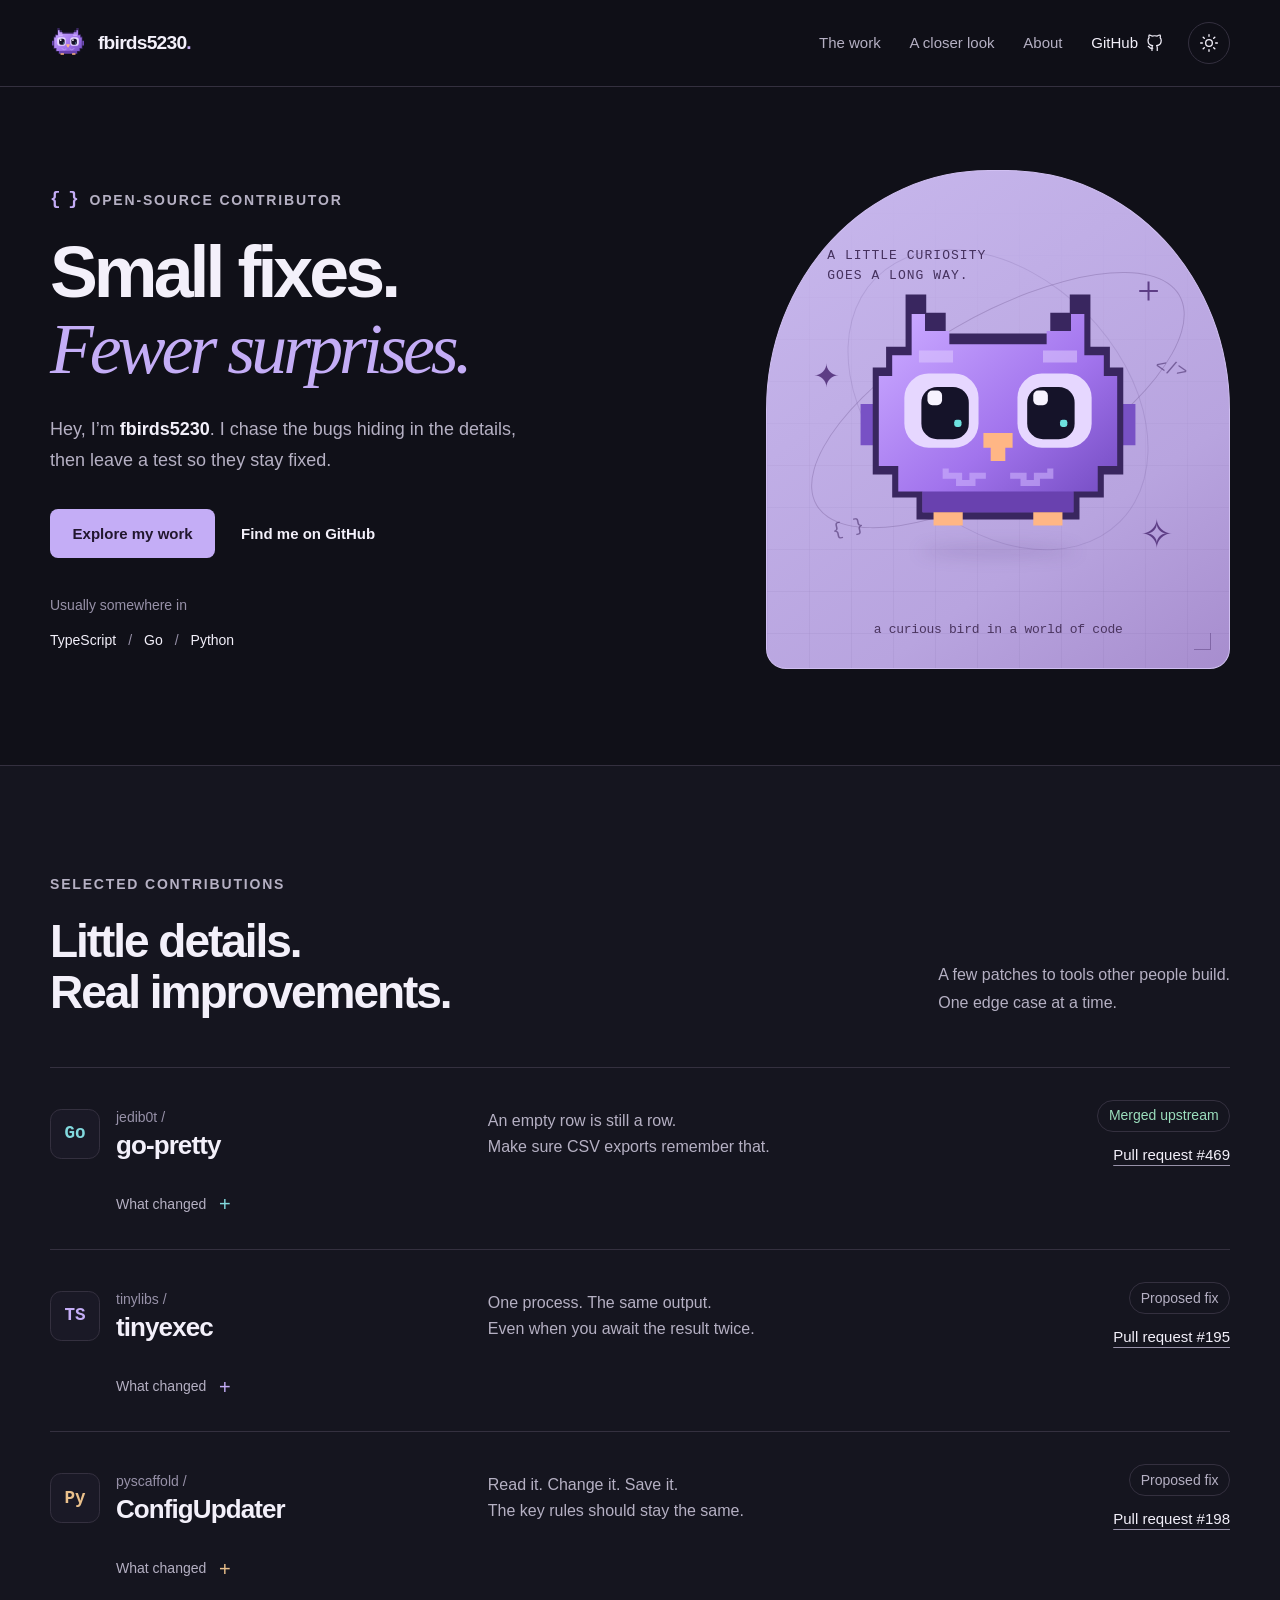
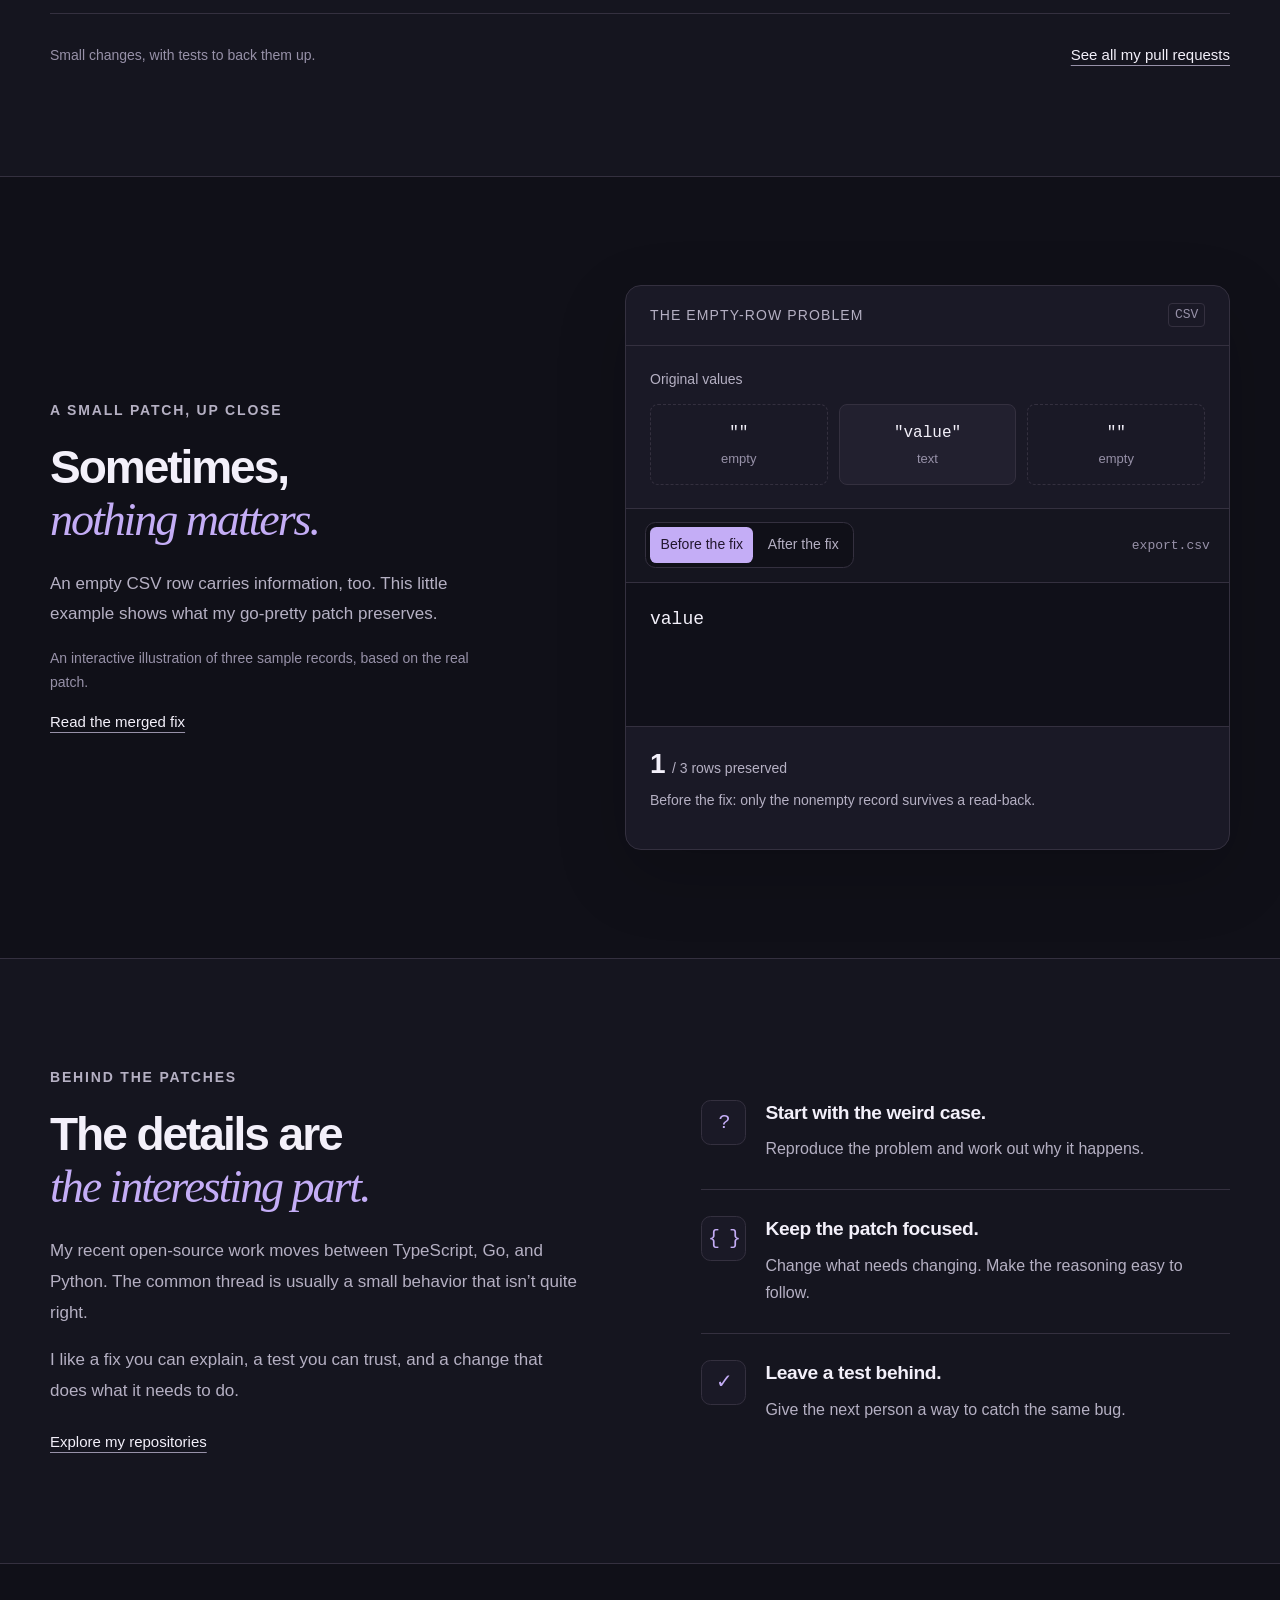
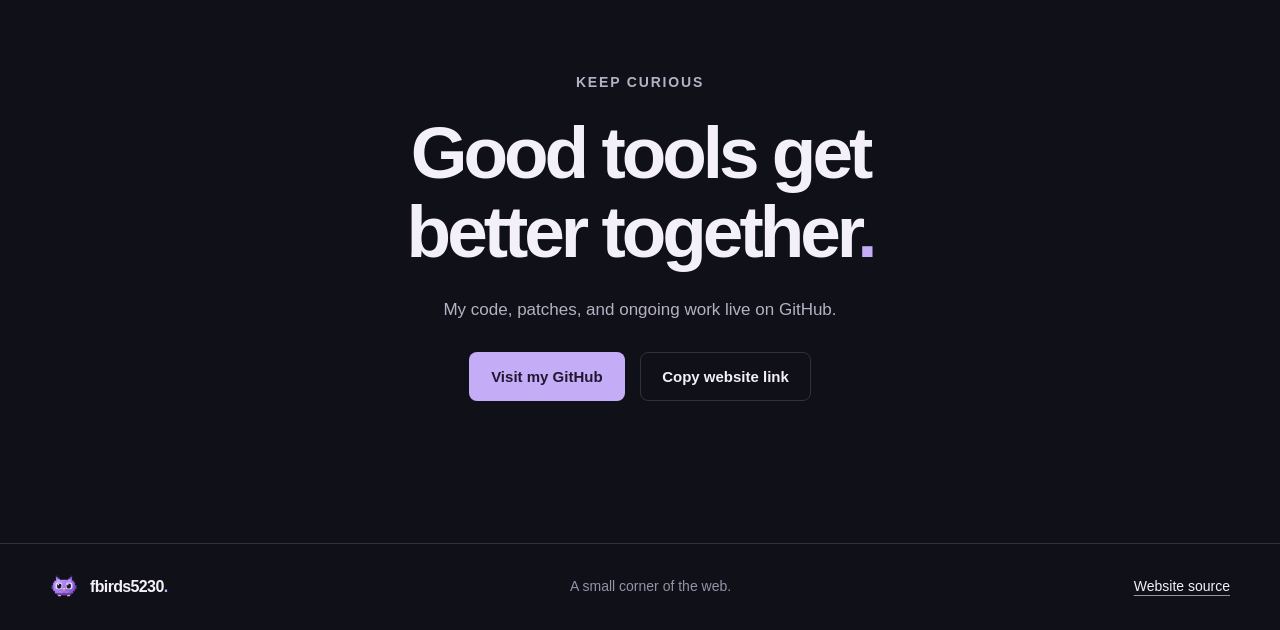
==== index.html @ 72b31b9f "Build a personal portfolio with purple bird artwork and interactive contribution demo" ====
<!doctype html>
<html lang="en" data-theme="dark">
<head>
  <meta charset="utf-8">
  <meta name="viewport" content="width=device-width, initial-scale=1">
  <meta name="color-scheme" content="dark light">
  <meta name="theme-color" content="#101018">
  <meta name="description" content="The personal website of fbirds5230. Focused fixes, thoughtful tests, and contributions to open-source tools in TypeScript, Go, and Python.">
  <meta property="og:type" content="website">
  <meta property="og:title" content="fbirds5230 — Small fixes. Fewer surprises.">
  <meta property="og:description" content="I chase the bugs hiding in the details. Explore my open-source contributions and a little corner of the web.">
  <meta property="og:url" content="https://fbirds5230.github.io/">
  <meta property="og:image" content="https://fbirds5230.github.io/assets/social-card.png">
  <meta name="twitter:card" content="summary_large_image">
  <link rel="canonical" href="https://fbirds5230.github.io/">
  <link rel="icon" type="image/svg+xml" href="./assets/favicon.svg">
  <link rel="stylesheet" href="./style.css">
  <script src="./script.js" defer></script>
  <title>fbirds5230 — Small fixes. Fewer surprises.</title>
</head>
<body>
  <a class="skip-link" href="#main">Skip to content</a>
  <header class="site-header">
    <div class="container header-inner">
      <a class="brand" href="#top" aria-label="fbirds5230 home"><img src="./assets/favicon.svg" width="36" height="36" alt=""><span>fbirds5230<span class="brand-period">.</span></span></a>
      <div class="header-controls">
        <nav id="primary-nav" class="primary-nav" aria-label="Main navigation" data-open="false">
          <a href="#work">The work</a><a href="#playground">A closer look</a><a href="#about">About</a>
          <a class="nav-github" href="https://github.com/fbirds5230">GitHub<svg aria-hidden="true" viewBox="0 0 24 24"><path d="M9 19c-4.3 1.3-4.3-2.2-6-2.6M15 22v-3.9a3.4 3.4 0 0 0-.9-2.6c3-.3 6.2-1.5 6.2-6.8A5.3 5.3 0 0 0 18.9 5a4.8 4.8 0 0 0-.1-3.6S17.7 1 15 2.8a13.4 13.4 0 0 0-7 0C5.3 1 4.2 1.4 4.2 1.4A4.8 4.8 0 0 0 4.1 5a5.3 5.3 0 0 0-1.4 3.7c0 5.3 3.2 6.5 6.2 6.8A3.4 3.4 0 0 0 8 18.1V22"/></svg></a>
        </nav>
        <button id="theme-toggle" class="icon-button" type="button" aria-label="Switch to light theme" aria-pressed="false"><svg class="icon-sun" aria-hidden="true" viewBox="0 0 24 24"><circle cx="12" cy="12" r="4"/><path d="M12 2v2M12 20v2M2 12h2M20 12h2M5 5l1.4 1.4M17.6 17.6 19 19M5 19l1.4-1.4M17.6 6.4 19 5"/></svg><svg class="icon-moon" aria-hidden="true" viewBox="0 0 24 24"><path d="M20.2 15.6A8.5 8.5 0 0 1 8.4 3.8a8.5 8.5 0 1 0 11.8 11.8Z"/></svg></button>
        <button id="nav-toggle" class="icon-button nav-toggle" type="button" aria-label="Toggle navigation" aria-expanded="false" aria-controls="primary-nav"><svg aria-hidden="true" viewBox="0 0 24 24"><path d="M4 7h16M4 12h16M4 17h16"/></svg></button>
      </div>
    </div>
  </header>
  <main id="main">
    <section class="hero container" id="top" aria-labelledby="hero-title">
      <div class="hero-copy">
        <p class="eyebrow"><span class="tiny-bracket">{ }</span> OPEN-SOURCE CONTRIBUTOR</p>
        <h1 id="hero-title">Small fixes.<br><em>Fewer surprises.</em></h1>
        <p class="hero-intro">Hey, I’m <strong>fbirds5230</strong>. I chase the bugs hiding in the details, then leave a test so they stay fixed.</p>
        <div class="hero-actions"><a class="button button-primary" href="#work">Explore my work</a><a class="button button-text" href="https://github.com/fbirds5230">Find me on GitHub</a></div>
        <p class="hero-stack"><span>Usually somewhere in</span><b>TypeScript</b><span class="separator">/</span><b>Go</b><span class="separator">/</span><b>Python</b></p>
      </div>
      <div class="bird-scene" id="bird-scene">
        <div class="scene-grid" aria-hidden="true"></div><div class="orbit orbit-one" aria-hidden="true"></div><div class="orbit orbit-two" aria-hidden="true"></div>
        <span class="scene-star star-one" aria-hidden="true">✦</span><span class="scene-star star-two" aria-hidden="true">+</span><span class="scene-star star-three" aria-hidden="true">✧</span>
        <span class="scene-code code-one" aria-hidden="true">{ }</span><span class="scene-code code-two" aria-hidden="true">&lt;/&gt;</span>
        <p class="scene-label">A LITTLE CURIOSITY<br>GOES A LONG WAY.</p>
        <button id="bird-button" class="bird-button" type="button" aria-label="Say hello to the bird"><img src="./assets/bird.svg" alt="" width="360" height="300" fetchpriority="high"></button>
        <p id="bird-message" class="bird-message" role="status" aria-live="polite" hidden></p><span class="scene-caption">a curious bird in a world of code</span><span class="scene-corner" aria-hidden="true"></span>
      </div>
    </section>
    <section class="work-section section-pad" id="work" aria-labelledby="work-title"><div class="container">
      <div class="section-heading"><div><p class="eyebrow">SELECTED CONTRIBUTIONS</p><h2 id="work-title">Little details.<br>Real improvements.</h2></div><p>A few patches to tools other people build.<br>One edge case at a time.</p></div>
      <div class="project-list">
        <article class="project project-go"><div class="project-top"><div class="project-name"><span class="language-mark">Go</span><div><p class="project-owner">jedib0t /</p><h3>go-pretty</h3></div></div><p class="project-description">An empty row is still a row.<br>Make sure CSV exports remember that.</p><div class="project-links"><span class="tag tag-merged">Merged upstream</span><a class="text-link" href="https://github.com/jedib0t/go-pretty/pull/469">Pull request #469</a></div></div><details class="project-detail"><summary>What changed<span aria-hidden="true">+</span></summary><div class="detail-content"><div><h4>The problem</h4><p>Empty records disappeared from single-column CSV exports, so reading the file back lost rows.</p></div><div><h4>The patch</h4><p>Quote lone empty fields and cover the behavior with CSV round-trip regression tests.</p></div></div></details></article>
        <article class="project project-ts"><div class="project-top"><div class="project-name"><span class="language-mark">TS</span><div><p class="project-owner">tinylibs /</p><h3>tinyexec</h3></div></div><p class="project-description">One process. The same output.<br>Even when you await the result twice.</p><div class="project-links"><span class="tag">Proposed fix</span><a class="text-link" href="https://github.com/tinylibs/tinyexec/pull/195">Pull request #195</a></div></div><details class="project-detail"><summary>What changed<span aria-hidden="true">+</span></summary><div class="detail-content"><div><h4>The problem</h4><p>A second await could return empty output. Concurrent handlers could compete for the same stream.</p></div><div><h4>The patch</h4><p>Share one captured-output promise per process, reset it on respawn, and test repeated and concurrent readers.</p></div></div></details></article>
        <article class="project project-py"><div class="project-top"><div class="project-name"><span class="language-mark">Py</span><div><p class="project-owner">pyscaffold /</p><h3>ConfigUpdater</h3></div></div><p class="project-description">Read it. Change it. Save it.<br>The key rules should stay the same.</p><div class="project-links"><span class="tag">Proposed fix</span><a class="text-link" href="https://github.com/pyscaffold/configupdater/pull/198">Pull request #198</a></div></div><details class="project-detail"><summary>What changed<span aria-hidden="true">+</span></summary><div class="detail-content"><div><h4>The problem</h4><p>Case-sensitive option names could read correctly, then fail validation when the document was saved.</p></div><div><h4>The patch</h4><p>Use the document’s configured option-name transformation during validation, with tests for writing and saving.</p></div></div></details></article>
      </div>
      <div class="section-bottom"><p>Small changes, with tests to back them up.</p><a class="text-link" href="https://github.com/pulls?q=is%3Apr+author%3Afbirds5230">See all my pull requests</a></div>
    </div></section>
    <section class="playground-section section-pad container" id="playground" aria-labelledby="playground-title">
      <div class="playground-copy"><p class="eyebrow">A SMALL PATCH, UP CLOSE</p><h2 id="playground-title">Sometimes,<br><em>nothing matters.</em></h2><p>An empty CSV row carries information, too. This little example shows what my go-pretty patch preserves.</p><p class="example-note">An interactive illustration of three sample records, based on the real patch.</p><a class="text-link" href="https://github.com/jedib0t/go-pretty/pull/469">Read the merged fix</a></div>
      <div class="csv-demo" id="csv-demo" data-mode="before"><div class="demo-header"><span>THE EMPTY-ROW PROBLEM</span><span class="file-label">CSV</span></div><div class="demo-input"><p class="demo-label">Original values</p><div class="record-strip"><span class="record record-empty"><code>""</code><small>empty</small></span><span class="record"><code>"value"</code><small>text</small></span><span class="record record-empty"><code>""</code><small>empty</small></span></div></div><div class="demo-toolbar"><div class="segmented-control" role="group" aria-label="CSV example version"><button type="button" data-demo-mode="before" aria-pressed="true">Before the fix</button><button type="button" data-demo-mode="after" aria-pressed="false">After the fix</button></div><span class="output-name">export.csv</span></div><pre class="code-output" aria-label="Exported CSV"><code id="csv-output">value
</code></pre><div class="demo-result"><p><strong id="row-value">1</strong><span> / 3 rows preserved</span></p><p id="demo-status" role="status" aria-live="polite">Only the nonempty record survives a read-back.</p></div><noscript><p class="no-script-note">With the fix, the export contains &quot;&quot;, value, and &quot;&quot; on separate lines, preserving all three records.</p></noscript></div>
    </section>
    <section class="about-section section-pad" id="about" aria-labelledby="about-title"><div class="container about-grid"><div class="about-copy"><p class="eyebrow">BEHIND THE PATCHES</p><h2 id="about-title">The details are<br><em>the interesting part.</em></h2><p>My recent open-source work moves between TypeScript, Go, and Python. The common thread is usually a small behavior that isn’t quite right.</p><p>I like a fix you can explain, a test you can trust, and a change that does what it needs to do.</p><a class="text-link" href="https://github.com/fbirds5230?tab=repositories">Explore my repositories</a></div><div class="approach-list"><article><span class="approach-symbol" aria-hidden="true">?</span><div><h3>Start with the weird case.</h3><p>Reproduce the problem and work out why it happens.</p></div></article><article><span class="approach-symbol" aria-hidden="true">{ }</span><div><h3>Keep the patch focused.</h3><p>Change what needs changing. Make the reasoning easy to follow.</p></div></article><article><span class="approach-symbol" aria-hidden="true">✓</span><div><h3>Leave a test behind.</h3><p>Give the next person a way to catch the same bug.</p></div></article></div></div></section>
    <section class="contact-section container" aria-labelledby="contact-title"><p class="eyebrow">KEEP CURIOUS</p><h2 id="contact-title">Good tools get<br>better together<span>.</span></h2><p>My code, patches, and ongoing work live on GitHub.</p><div class="contact-actions"><a class="button button-primary" href="https://github.com/fbirds5230">Visit my GitHub</a><button class="button button-outline" id="copy-link" type="button">Copy website link</button></div><p id="copy-status" class="copy-status" role="status" aria-live="polite"></p><input id="share-url" class="share-url" type="url" readonly aria-label="Website address for manual copying" hidden value="https://fbirds5230.github.io/"></section>
  </main>
  <footer class="site-footer"><div class="container footer-inner"><a class="brand footer-brand" href="#top"><img src="./assets/favicon.svg" width="28" height="28" alt=""><span>fbirds5230<span class="brand-period">.</span></span></a><p>A small corner of the web.</p><a class="text-link" href="https://github.com/fbirds5230/fbirds5230.github.io">Website source</a></div></footer>
</body>
</html>
---- style.css ----
:root {
  color-scheme: dark;
  --bg: #101018;
  --surface: #15151f;
  --panel: #1a1926;
  --control: #22202f;
  --text: #f3f0fa;
  --muted: #b5b0c3;
  --quiet: #9791a8;
  --line: #34303f;
  --accent: #c4adf6;
  --on-accent: #22172f;
  --header: rgba(16, 16, 24, .92);
  --go: #82d9de;
  --ts: #c4adf6;
  --py: #eac08b;
  --success: #9bdebd;
  --code-bg: #101019;
  --shadow: 0 24px 70px rgba(0, 0, 0, .18);
}

:root[data-theme="light"] {
  color-scheme: light;
  --bg: #faf9fd;
  --surface: #f1eef7;
  --panel: #ffffff;
  --control: #eae5f3;
  --text: #25202f;
  --muted: #625a70;
  --quiet: #756d82;
  --line: #d9d2e3;
  --accent: #69459d;
  --on-accent: #ffffff;
  --header: rgba(250, 249, 253, .93);
  --go: #27727b;
  --ts: #69459d;
  --py: #8a601d;
  --success: #26734f;
  --code-bg: #f8f6fc;
  --shadow: 0 24px 70px rgba(51, 30, 83, .07);
}

* { box-sizing: border-box; }
html { scroll-behavior: smooth; scroll-padding-top: 6rem; }
body { margin: 0; background: var(--bg); color: var(--text); font-family: -apple-system, BlinkMacSystemFont, "Segoe UI", sans-serif; font-size: 1rem; line-height: 1.65; -webkit-font-smoothing: antialiased; }
[hidden] { display: none !important; }
button, input { font: inherit; }
button, a, input { -webkit-tap-highlight-color: transparent; }
button { cursor: pointer; }
button:disabled { cursor: wait; opacity: .65; }
a { color: inherit; }
img, svg { max-width: 100%; }
img { height: auto; }
button, a { touch-action: manipulation; }
button:focus-visible, a:focus-visible, summary:focus-visible, input:focus-visible { outline: 3px solid var(--accent); outline-offset: 5px; }
::selection { color: var(--on-accent); background: var(--accent); }
h1, h2, h3, h4, p { margin-top: 0; }
h1, h2, h3 { line-height: 1.12; }
em { font-family: Georgia, "Times New Roman", serif; font-weight: 400; }
section[id] { scroll-margin-top: 6rem; }
.container { width: min(100% - 5rem, 1180px); margin-inline: auto; }
.section-pad { padding-block: 6.75rem; }
.eyebrow { margin-bottom: 1.35rem; color: var(--muted); font-size: .875rem; font-weight: 600; line-height: 1.45; letter-spacing: .13em; }
.skip-link { position: fixed; z-index: 100; top: 1rem; left: 1rem; padding: .8rem 1.2rem; color: var(--on-accent); background: var(--accent); border-radius: .5rem; transform: translateY(-180%); }
.skip-link:focus { transform: translateY(0); }

.site-header { position: sticky; z-index: 30; top: 0; background: var(--header); border-bottom: 1px solid var(--line); backdrop-filter: blur(18px); }
.header-inner { position: relative; display: flex; align-items: center; justify-content: space-between; gap: 2rem; min-height: 86px; }
.brand { display: inline-flex; align-items: center; gap: .75rem; text-decoration: none; font-size: 1.2rem; font-weight: 750; letter-spacing: -.04em; white-space: nowrap; }
.brand img { display: block; flex: 0 0 auto; }
.brand-period { color: var(--accent); }
.header-controls, .primary-nav { display: flex; align-items: center; }
.header-controls { gap: 1.5rem; }
.primary-nav { gap: 1.8rem; }
.primary-nav a { color: var(--muted); font-size: .9375rem; text-decoration: none; transition: color .18s; }
.primary-nav a:hover { color: var(--text); }
.primary-nav .nav-github { display: inline-flex; align-items: center; gap: .5rem; color: var(--text); }
.nav-github svg { width: 18px; height: 18px; fill: none; stroke: currentColor; stroke-width: 1.65; stroke-linecap: round; stroke-linejoin: round; }
.icon-button { display: none; width: 42px; height: 42px; padding: 10px; flex: 0 0 auto; align-items: center; justify-content: center; color: var(--text); background: transparent; border: 1px solid var(--line); border-radius: 50%; }
.js #theme-toggle { display: inline-flex; }
.icon-button:hover { background: var(--control); }
.icon-button svg { display: block; width: 20px; height: 20px; fill: none; stroke: currentColor; stroke-width: 1.6; stroke-linecap: round; stroke-linejoin: round; }
.icon-button .icon-moon, [data-theme="light"] .icon-button .icon-sun { display: none; }
[data-theme="light"] .icon-button .icon-moon { display: block; }

.hero { display: grid; grid-template-columns: minmax(0, 1.25fr) minmax(0, .9fr); gap: 4.5rem; align-items: center; padding-block: 5.2rem 6rem; }
.hero-copy { min-width: 0; }
.hero .eyebrow { display: flex; align-items: center; gap: .75rem; }
.tiny-bracket { color: var(--accent); font-family: ui-monospace, monospace; font-size: 1.1rem; letter-spacing: -.08em; }
.hero h1 { margin: 0 0 1.65rem; font-size: clamp(3.2rem, 5.6vw, 5.25rem); font-weight: 650; line-height: 1.06; letter-spacing: -.055em; }
.hero h1 em { color: var(--accent); letter-spacing: -.055em; }
.hero-intro { max-width: 31rem; margin-bottom: 2rem; color: var(--muted); font-size: 1.125rem; line-height: 1.75; }
.hero-intro strong { color: var(--text); font-weight: 600; }
.hero-actions, .contact-actions { display: flex; align-items: center; flex-wrap: wrap; gap: .9rem; }
.button { display: inline-flex; min-height: 49px; align-items: center; justify-content: center; gap: .5rem; padding: .78rem 1.35rem; border: 1px solid transparent; border-radius: .5rem; font-size: .9375rem; font-weight: 600; line-height: 1.4; text-decoration: none; transition: transform .18s, background .18s, border-color .18s; }
.button:hover { transform: translateY(-2px); }
.button-primary { color: var(--on-accent); background: var(--accent); }
.button-primary:hover { filter: brightness(1.08); }
.button-text { padding-inline: .65rem; color: var(--text); background: transparent; }
.button-text:hover { background: var(--surface); }
.button-outline { color: var(--text); background: transparent; border-color: var(--line); }
.button-outline:hover { border-color: var(--accent); background: var(--surface); }
.hero-stack { display: flex; align-items: center; flex-wrap: wrap; gap: .6rem; margin: 2.25rem 0 0; color: var(--muted); font-size: .875rem; }
.hero-stack > span:first-child { width: 100%; margin-bottom: .15rem; color: var(--quiet); }
.hero-stack b { color: var(--text); font-weight: 500; }
.hero-stack .separator { color: var(--quiet); padding-inline: .15rem; }

.bird-scene { position: relative; isolation: isolate; width: 100%; min-height: 455px; aspect-ratio: .93; overflow: hidden; border: 1px solid #d0bff1; border-radius: 48% 48% 1.25rem 1.25rem; background: linear-gradient(145deg, #c8b8ed 0%, #b8a4df 70%, #a78dce 100%); color: #382b53; }
.scene-grid { position: absolute; z-index: -1; inset: 0; opacity: .36; background-image: linear-gradient(rgba(73, 48, 107, .14) 1px, transparent 1px), linear-gradient(90deg, rgba(73, 48, 107, .14) 1px, transparent 1px); background-size: 42px 42px; mask-image: linear-gradient(transparent, #000 85%); }
.scene-label { position: absolute; top: 15%; left: 13%; z-index: 2; color: #45315e; font-family: ui-monospace, "SFMono-Regular", monospace; font-size: .8125rem; font-weight: 500; line-height: 1.6; letter-spacing: .08em; }
.bird-button { position: absolute; z-index: 4; top: 48%; left: 50%; width: 80%; max-width: 360px; padding: 0; transform: translate(-50%, -50%); border: 0; border-radius: 1.5rem; background: transparent; }
.bird-button:focus-visible { outline-color: #3b245c; outline-offset: 8px; }
.bird-button::after { content: ""; position: absolute; z-index: -1; bottom: 1%; left: 28%; width: 44%; height: 12px; border-radius: 50%; background: rgba(64, 36, 100, .15); filter: blur(8px); }
.bird-button img { display: block; width: 100%; animation: bird-float 6s ease-in-out infinite; }
.bird-button:hover img { filter: drop-shadow(0 12px 14px rgba(71, 39, 109, .12)); }
.is-happy .bird-button img { animation: bird-hello .7s ease-in-out 2; }
.orbit { position: absolute; z-index: 0; top: 46%; left: 50%; width: 91%; height: 34%; border: 1px solid rgba(63, 38, 98, .22); border-radius: 50%; transform: translate(-50%, -50%) rotate(-30deg); }
.orbit-two { width: 75%; height: 50%; transform: translate(-50%, -50%) rotate(45deg); border-color: rgba(63, 38, 98, .12); }
.scene-star { position: absolute; z-index: 3; line-height: 1; color: #5d3d85; }
.star-one { top: 38%; left: 10%; font-size: 2rem; }
.star-two { top: 20%; right: 15%; font-family: Georgia, serif; font-size: 2.5rem; font-weight: 400; }
.star-three { right: 12%; bottom: 23%; font-size: 2.5rem; }
.scene-code { position: absolute; color: rgba(68, 42, 104, .58); font-family: ui-monospace, monospace; font-size: 1.125rem; }
.code-one { left: 14%; bottom: 25%; transform: rotate(-12deg); }
.code-two { right: 9%; top: 37%; transform: rotate(12deg); }
.scene-caption { position: absolute; bottom: 1.7rem; left: 1rem; right: 1rem; text-align: center; color: #4a345f; font-family: ui-monospace, monospace; font-size: .8125rem; letter-spacing: -.02em; }
.scene-corner { position: absolute; right: 1.1rem; bottom: 1.1rem; width: 17px; height: 17px; border-right: 1px solid rgba(68, 42, 104, .4); border-bottom: 1px solid rgba(68, 42, 104, .4); }
.bird-message { position: absolute; z-index: 6; bottom: 4.5rem; left: 1rem; right: 1rem; width: fit-content; max-width: calc(100% - 2rem); margin: 0 auto; padding: .65rem .9rem; border-radius: .65rem; background: #38264f; color: #fff; font-size: .875rem; text-align: center; box-shadow: 0 8px 20px rgba(49, 29, 75, .15); }

.work-section { border-block: 1px solid var(--line); background: var(--surface); }
.section-heading { display: flex; align-items: flex-end; justify-content: space-between; gap: 3rem; margin-bottom: 3rem; }
h2 { margin-bottom: 1.5rem; font-size: clamp(2.4rem, 3.6vw, 3.45rem); font-weight: 600; letter-spacing: -.045em; }
h2 em { color: var(--accent); }
.section-heading h2 { margin-bottom: 0; }
.section-heading > p { max-width: 23rem; margin-bottom: .15rem; color: var(--muted); font-size: 1rem; line-height: 1.75; }
.project { padding: 2rem 0 1.5rem; border-top: 1px solid var(--line); }
.project-go { --project-accent: var(--go); }
.project-ts { --project-accent: var(--ts); }
.project-py { --project-accent: var(--py); }
.project-top { display: grid; grid-template-columns: minmax(290px, 1fr) minmax(250px, 1.1fr) minmax(170px, .65fr); align-items: center; gap: 2rem; }
.project-name { display: flex; align-items: center; gap: 1rem; min-width: 0; }
.language-mark { display: inline-flex; align-items: center; justify-content: center; width: 50px; height: 50px; flex: 0 0 auto; border: 1px solid var(--line); border-radius: .7rem; color: var(--project-accent); background: var(--panel); font-family: ui-monospace, monospace; font-size: 1.1rem; font-weight: 600; }
.project-owner { margin: 0 0 .3rem; color: var(--quiet); font-size: .875rem; line-height: 1.3; }
.project h3 { margin: 0; font-size: 1.625rem; font-weight: 600; letter-spacing: -.035em; overflow-wrap: anywhere; }
.project-description { margin: 0; color: var(--muted); font-size: 1rem; line-height: 1.65; }
.project-links { display: flex; align-items: flex-end; flex-direction: column; gap: .7rem; }
.tag { display: inline-flex; align-items: center; padding: .28rem .65rem; color: var(--muted); border: 1px solid var(--line); border-radius: 2rem; font-size: .875rem; line-height: 1.5; white-space: nowrap; }
.tag-merged { color: var(--success); }
.text-link { display: inline-block; color: var(--text); font-size: .9375rem; font-weight: 500; text-decoration-color: var(--quiet); text-underline-offset: .3em; text-decoration-thickness: 1px; }
.text-link:hover { color: var(--accent); text-decoration-color: currentColor; }
.project-detail { margin: 1rem 0 0 4.125rem; }
.project-detail summary { display: inline-flex; align-items: center; gap: .8rem; padding: .35rem 0; color: var(--muted); cursor: pointer; list-style: none; font-size: .875rem; line-height: 1.5; }
.project-detail summary::-webkit-details-marker { display: none; }
.project-detail summary::marker { content: ""; }
.project-detail summary span { color: var(--project-accent); font-size: 1.25rem; transition: transform .18s; }
.project-detail[open] summary span { transform: rotate(45deg); }
.project-detail summary:hover { color: var(--text); }
.detail-content { display: grid; grid-template-columns: 1fr 1fr; gap: 2rem; margin: 1rem 0 .5rem; padding: 1.5rem; background: var(--panel); border: 1px solid var(--line); border-radius: .75rem; }
.detail-content h4 { margin-bottom: .55rem; font-size: .9375rem; font-weight: 600; }
.detail-content p { margin-bottom: 0; color: var(--muted); font-size: 1rem; line-height: 1.7; }
.section-bottom { display: flex; align-items: center; justify-content: space-between; gap: 1.5rem; padding-top: 1.8rem; border-top: 1px solid var(--line); }
.section-bottom p { margin: 0; color: var(--quiet); font-size: .875rem; }

.playground-section { display: grid; grid-template-columns: minmax(0, .9fr) minmax(0, 1.1fr); gap: 5rem; align-items: center; }
.playground-copy > p:not(.eyebrow) { max-width: 28rem; color: var(--muted); font-size: 1.0625rem; line-height: 1.75; }
.playground-copy > .example-note { font-size: .875rem !important; color: var(--quiet) !important; }
.csv-demo { min-width: 0; overflow: hidden; border: 1px solid var(--line); border-radius: 1rem; background: var(--panel); box-shadow: var(--shadow); }
.demo-header { display: flex; align-items: center; justify-content: space-between; gap: 1rem; padding: 1.1rem 1.5rem; border-bottom: 1px solid var(--line); color: var(--muted); font-size: .875rem; font-weight: 500; letter-spacing: .08em; }
.file-label { padding: .12rem .35rem; color: var(--quiet); border: 1px solid var(--line); border-radius: .25rem; font-family: ui-monospace, monospace; font-size: .8125rem; line-height: 1.4; letter-spacing: 0; }
.demo-input { padding: 1.4rem 1.5rem; }
.demo-label { margin-bottom: .8rem; color: var(--muted); font-size: .875rem; }
.record-strip { display: grid; grid-template-columns: repeat(3, minmax(0, 1fr)); gap: .7rem; }
.record { display: flex; flex-direction: column; align-items: center; gap: .15rem; min-width: 0; padding: .9rem .5rem; border: 1px solid var(--line); border-radius: .5rem; background: var(--control); }
.record-empty { border-style: dashed; background: transparent; }
.record code { color: var(--text); font-family: ui-monospace, "SFMono-Regular", monospace; font-size: 1rem; }
.record small { color: var(--quiet); font-size: .8125rem; }
.demo-toolbar { display: flex; align-items: center; justify-content: space-between; gap: 1rem; padding: .85rem 1.2rem; border-block: 1px solid var(--line); background: var(--surface); }
.segmented-control { display: inline-flex; flex-shrink: 0; gap: .25rem; padding: .25rem; border: 1px solid var(--line); border-radius: .65rem; background: var(--bg); }
.segmented-control button { padding: .52rem .65rem; border: 0; border-radius: .4rem; color: var(--muted); background: transparent; font-size: .875rem; font-weight: 500; line-height: 1.4; }
.segmented-control button[aria-pressed="true"] { background: var(--accent); color: var(--on-accent); }
.segmented-control button:not([aria-pressed="true"]):hover { color: var(--text); background: var(--control); }
.output-name { color: var(--quiet); font-family: ui-monospace, monospace; font-size: .8125rem; white-space: nowrap; }
.code-output { min-height: 143px; margin: 0; padding: 1.3rem 1.5rem; overflow: auto; background: var(--code-bg); color: var(--text); font-family: ui-monospace, "SFMono-Regular", monospace; font-size: 1.125rem; line-height: 1.7; }
.code-output code { font: inherit; }
.csv-demo[data-mode="after"] .code-output { color: var(--success); box-shadow: inset 3px 0 var(--success); }
.demo-result { padding: 1.25rem 1.5rem; border-top: 1px solid var(--line); }
.demo-result > p:first-child { display: flex; gap: .4rem; align-items: baseline; margin: 0; color: var(--muted); font-size: .875rem; }
.demo-result strong { color: var(--text); font-size: 1.75rem; font-weight: 600; line-height: 1.2; }
.csv-demo[data-mode="after"] .demo-result strong { color: var(--success); }
#demo-status { min-height: 2.8em; margin: .6rem 0 0; color: var(--muted); font-size: .875rem; line-height: 1.5; }
.no-script-note { margin: 0; padding: 0 1.5rem 1.5rem; color: var(--muted); font-size: .875rem; }

.about-section { border-block: 1px solid var(--line); background: var(--surface); }
.about-grid { display: grid; grid-template-columns: minmax(0, 1.05fr) minmax(0, 1fr); gap: 6rem; align-items: center; }
.about-copy > p:not(.eyebrow) { max-width: 33rem; color: var(--muted); font-size: 1.0625rem; line-height: 1.8; }
.about-copy .text-link { margin-top: .4rem; }
.approach-list article { display: flex; align-items: flex-start; gap: 1.2rem; padding: 1.65rem 0; border-bottom: 1px solid var(--line); }
.approach-list article:first-child { padding-top: 0; }
.approach-list article:last-child { padding-bottom: 0; border-bottom: 0; }
.approach-symbol { display: inline-flex; align-items: center; justify-content: center; width: 45px; height: 45px; flex: 0 0 auto; border: 1px solid var(--line); border-radius: .6rem; color: var(--accent); background: var(--panel); font-family: ui-monospace, monospace; font-size: 1.25rem; letter-spacing: -.08em; }
.approach-list h3 { margin-bottom: .6rem; font-size: 1.2rem; font-weight: 600; letter-spacing: -.02em; line-height: 1.35; }
.approach-list p { margin-bottom: 0; color: var(--muted); font-size: 1rem; line-height: 1.7; }

.contact-section { padding-block: 6.75rem 6rem; text-align: center; }
.contact-section h2 { font-size: clamp(2.7rem, 5.7vw, 4.8rem); line-height: 1.08; letter-spacing: -.055em; }
.contact-section h2 span { color: var(--accent); }
.contact-section > p:not(.eyebrow, .copy-status) { color: var(--muted); font-size: 1.0625rem; }
.contact-actions { justify-content: center; margin-top: 1.8rem; }
.copy-status { min-height: 1.6rem; margin: 1rem 0 .25rem; color: var(--muted); font-size: .875rem; }
.share-url { display: block; width: min(100%, 500px); margin: 1rem auto 0; padding: .8rem 1rem; border: 1px solid var(--line); border-radius: .5rem; background: var(--panel); color: var(--text); font-size: 1rem; }
.site-footer { padding-block: 1.8rem; border-top: 1px solid var(--line); }
.footer-inner { display: flex; align-items: center; justify-content: space-between; gap: 1.5rem; }
.footer-brand { font-size: 1rem; }
.footer-inner p { margin: 0; color: var(--quiet); font-size: .875rem; }
.footer-inner .text-link { font-size: .875rem; }

@keyframes bird-float { 0%, 100% { transform: translateY(0); } 50% { transform: translateY(-9px); } }
@keyframes bird-hello { 0%, 100% { transform: translateY(0) rotate(0); } 35% { transform: translateY(-15px) rotate(-5deg); } 70% { transform: translateY(-7px) rotate(4deg); } }

@media (max-width: 1100px) {
  .container { width: min(100% - 3.5rem, 1180px); }
  .hero { gap: 2.5rem; padding-block: 4.5rem 5rem; }
  .bird-scene { min-height: 400px; }
  .primary-nav { gap: 1.2rem; }
  .header-controls { gap: 1.2rem; }
  .project-top { grid-template-columns: minmax(270px, 1fr) minmax(220px, 1fr) minmax(165px, .65fr); gap: 1.2rem; }
  .project h3 { font-size: 1.5rem; }
  .playground-section, .about-grid { gap: 3rem; }
  .demo-toolbar { padding-inline: .9rem; gap: .5rem; }
  .output-name { display: none; }
}

@media (max-width: 900px) {
  .section-pad { padding-block: 5rem; }
  .hero h1 { font-size: clamp(3rem, 6vw, 4.5rem); }
  .hero-intro { font-size: 1.0625rem; }
  .bird-scene { min-height: 380px; }
  .scene-label { font-size: .75rem; }
  .scene-caption { font-size: .75rem; }
  .project-top { grid-template-columns: minmax(0, 1fr) auto; column-gap: 2rem; row-gap: 1.4rem; }
  .project-description { grid-column: 1 / -1; grid-row: 2; margin-left: 4.125rem; }
  .project-links { grid-column: 2; grid-row: 1; }
  .playground-section { gap: 2.2rem; }
  .playground-copy h2, .about-copy h2 { font-size: 2.65rem; }
  .demo-header, .demo-input, .demo-result { padding-inline: 1.1rem; }
  .segmented-control { width: 100%; }
  .segmented-control button { flex: 1 1 0; }
}

@media (max-width: 780px) {
  .container { width: min(100% - 2.5rem, 620px); }
  .header-inner { min-height: 76px; flex-wrap: wrap; gap: .6rem 1rem; padding-block: .85rem; }
  .header-controls { width: 100%; margin-left: 0; flex-wrap: wrap; justify-content: flex-start; gap: .6rem; }
  .primary-nav { width: 100%; flex-wrap: wrap; gap: .5rem 1.3rem; padding-block: .3rem; }
  .primary-nav a { font-size: .9375rem; }
  .js .header-controls { width: auto; margin-left: auto; justify-content: flex-end; flex-wrap: nowrap; }
  .js .nav-toggle { display: inline-flex; }
  .js .primary-nav { position: absolute; top: 100%; left: 0; right: 0; width: auto; padding: 1rem 1.25rem; flex-direction: column; align-items: stretch; gap: .2rem; border: 1px solid var(--line); border-top: 0; border-radius: 0 0 .8rem .8rem; background: var(--bg); box-shadow: var(--shadow); }
  .js .primary-nav a { padding: .65rem .4rem; }
  .js .primary-nav[data-open="false"] { display: none; }
  .js .primary-nav[data-open="true"] { display: flex; }
  .hero { grid-template-columns: minmax(0, 1fr); gap: 3.25rem; padding-block: 3.8rem 4rem; }
  .hero h1 { font-size: clamp(3.25rem, 9vw, 4.75rem); }
  .hero-intro { max-width: 34rem; font-size: 1.125rem; }
  .hero-stack { margin-top: 1.8rem; }
  .bird-scene { width: min(100%, 440px); min-height: 435px; justify-self: center; }
  .scene-label, .scene-caption { font-size: .8125rem; }
  .section-heading { display: block; margin-bottom: 2.25rem; }
  .section-heading > p { margin-top: 1.3rem; }
  .playground-section, .about-grid { grid-template-columns: minmax(0, 1fr); gap: 2.5rem; }
  .playground-copy > p:not(.eyebrow) { max-width: 34rem; }
  .playground-copy h2, .about-copy h2 { font-size: clamp(2.5rem, 7vw, 3.3rem); }
  .demo-toolbar { padding-inline: 1.1rem; }
  .segmented-control { width: auto; }
  .output-name { display: inline; }
  .about-grid { gap: 3rem; }
  .approach-list article { padding-block: 1.5rem; }
  .contact-section { padding-block: 5rem 4rem; }
  .footer-inner { flex-wrap: wrap; justify-content: center; column-gap: 2rem; text-align: center; }
  .footer-inner p { width: 100%; order: 3; }
}

@media (max-width: 520px) {
  .container { width: calc(100% - 2.5rem); }
  .brand { gap: .5rem; font-size: 1.075rem; }
  .brand img { width: 30px; height: 30px; }
  .header-controls { gap: .5rem; }
  .icon-button { width: 40px; height: 40px; }
  .hero { padding-top: 3rem; }
  .hero h1 { font-size: clamp(2.75rem, 10.1vw, 3.35rem); line-height: 1.08; }
  .hero .eyebrow { font-size: .875rem; letter-spacing: .09em; }
  .hero-actions { align-items: stretch; gap: .5rem; }
  .hero-actions .button { padding-inline: 1rem; }
  .hero-intro { font-size: 1.0625rem; }
  .bird-scene { min-height: 370px; }
  .scene-caption { font-size: .75rem; }
  .scene-label { font-size: .75rem; }
  .section-pad { padding-block: 3.8rem; }
  h2 { font-size: 2.4rem; }
  .project { padding-top: 1.65rem; }
  .project-top { display: block; }
  .project h3 { font-size: 1.65rem; }
  .project-description { margin: 1.2rem 0; }
  .project-links { flex-direction: row; justify-content: space-between; align-items: center; flex-wrap: wrap; gap: .65rem 1rem; }
  .project-detail { margin: 1rem 0 0; }
  .detail-content { grid-template-columns: minmax(0, 1fr); gap: 1.5rem; padding: 1.1rem; }
  .section-bottom { align-items: flex-start; flex-direction: column; gap: .8rem; }
  .demo-header { padding: 1rem; font-size: .8125rem; letter-spacing: .06em; }
  .demo-input, .demo-result { padding: 1.1rem 1rem; }
  .demo-toolbar { padding: .75rem 1rem; }
  .segmented-control { width: 100%; }
  .output-name { display: none; }
  .code-output { padding-inline: 1.1rem; }
  .contact-section h2 { font-size: 2.6rem; }
  .contact-actions { flex-direction: column; align-items: stretch; }
  .contact-actions .button { width: 100%; }
  .copy-status { min-height: 2.8rem; }
}

@media (prefers-reduced-motion: reduce) {
  html { scroll-behavior: auto; }
  *, *::before, *::after { animation: none !important; transition: none !important; }
  .button:hover { transform: none; }
}
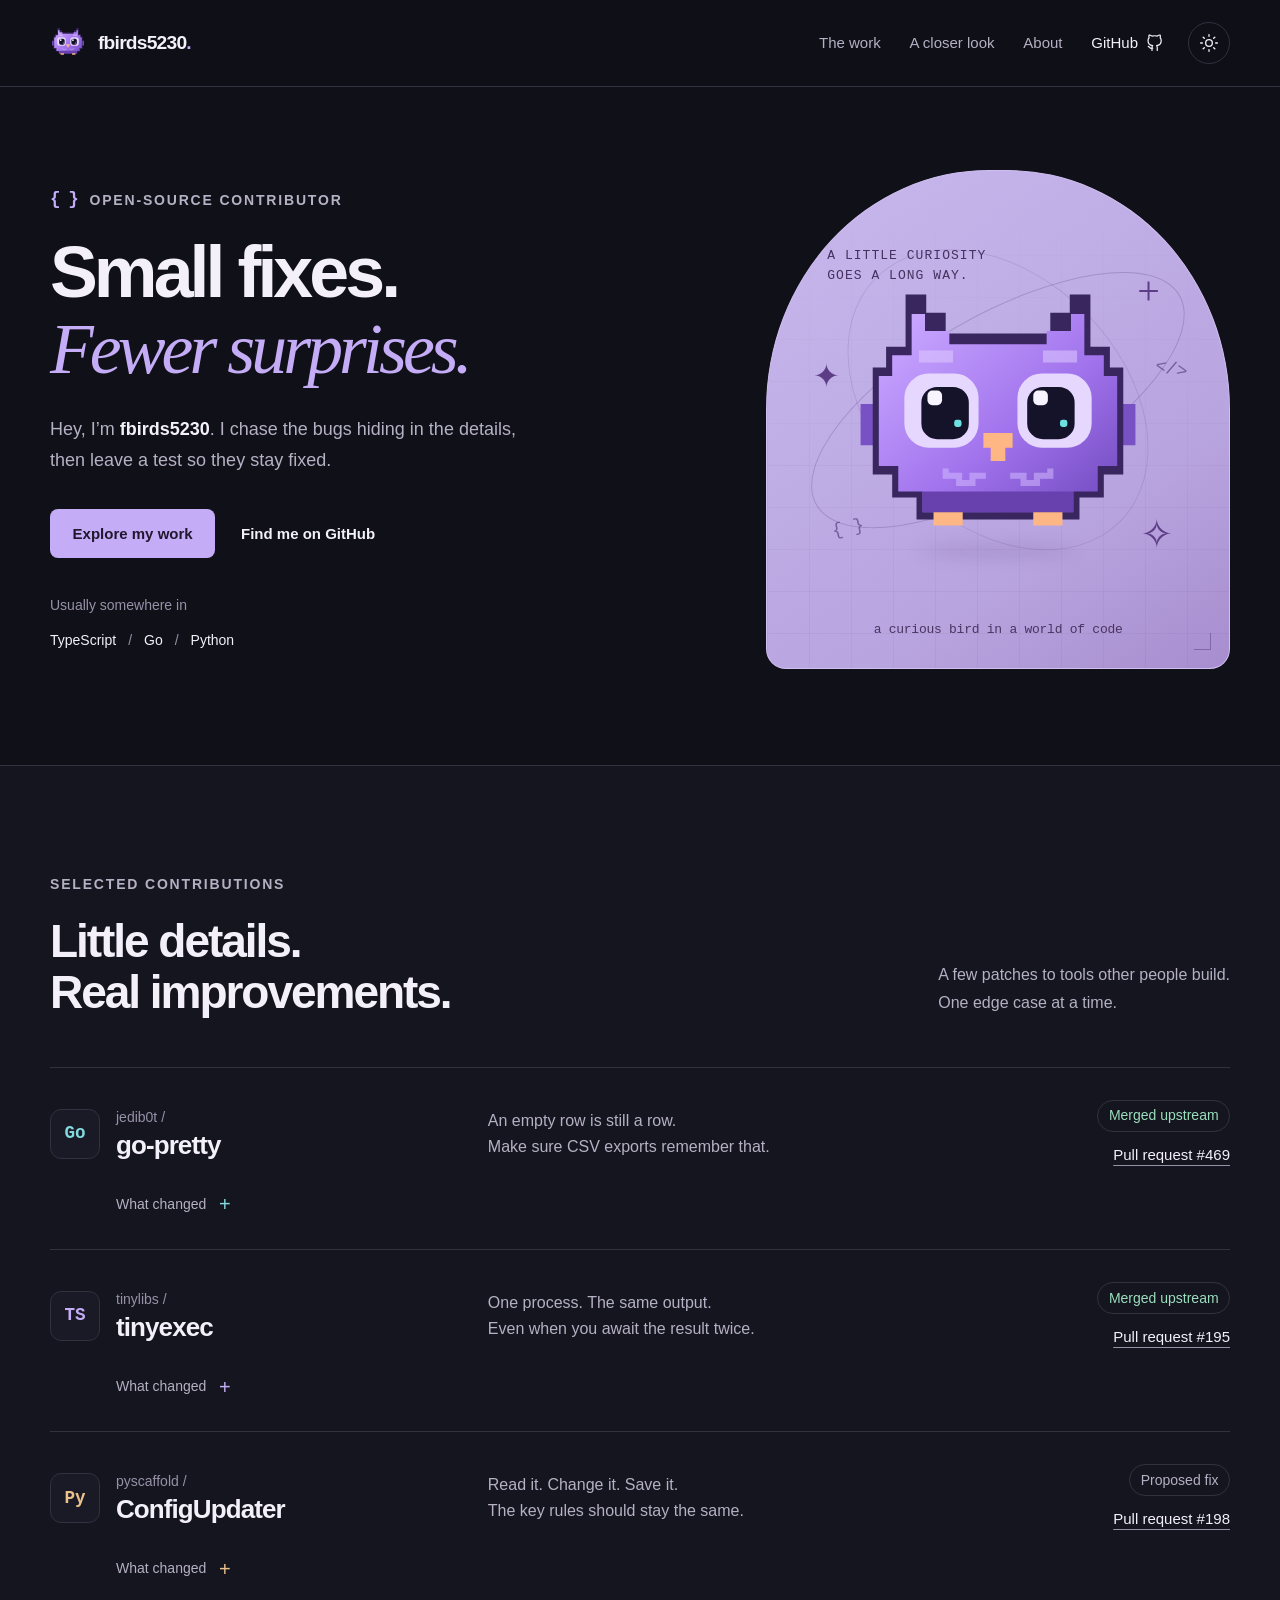
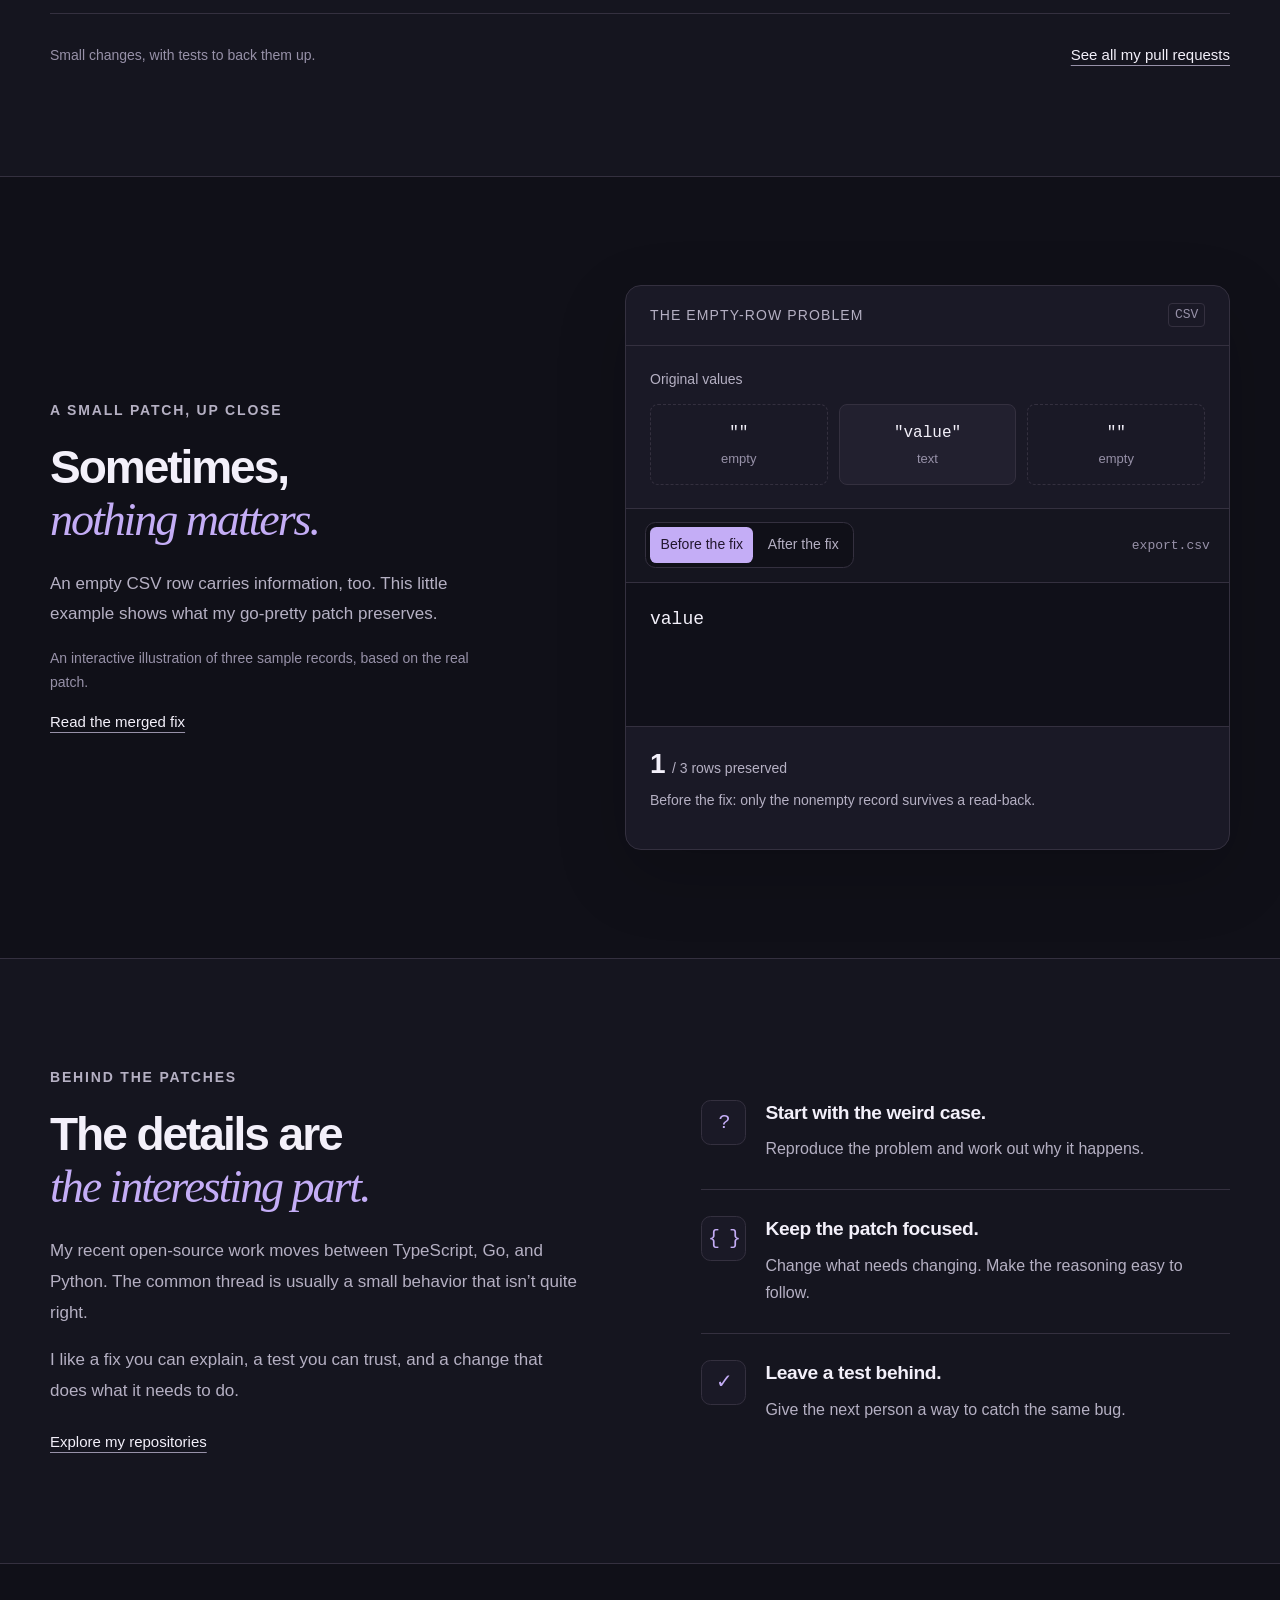
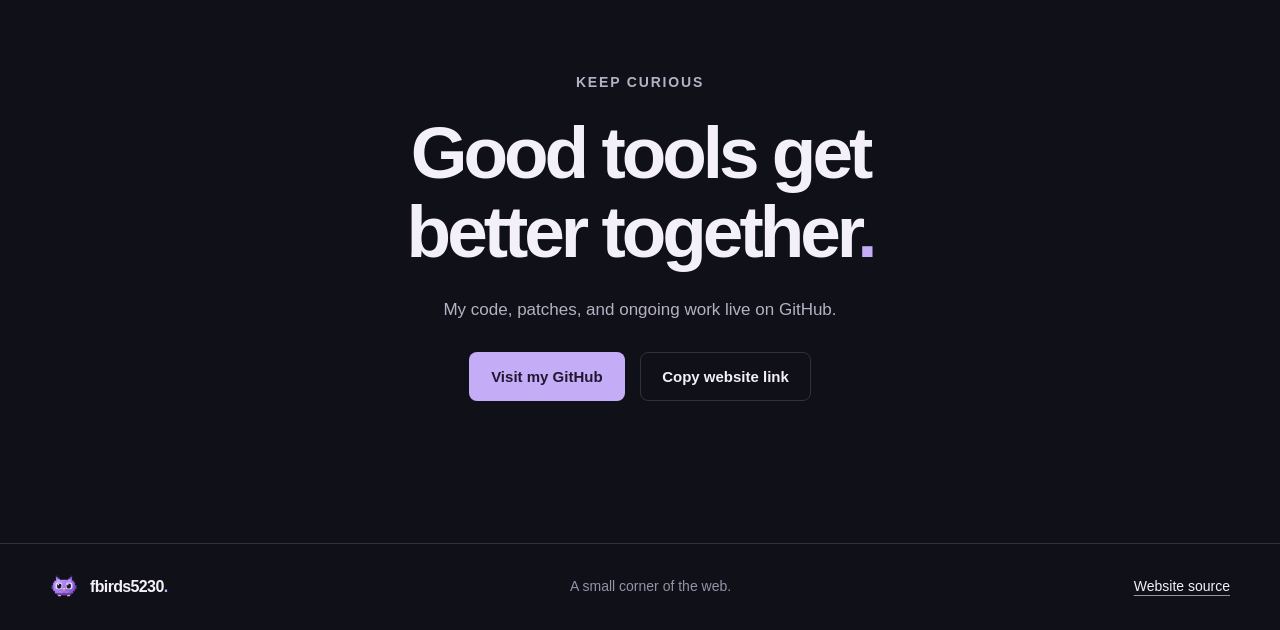
==== commit b89960fa: "Fix mobile navigation keyboard order and refresh merged contribution" ====
--- a/index.html
+++ b/index.html
@@ -24,12 +24,12 @@
     <div class="container header-inner">
       <a class="brand" href="#top" aria-label="fbirds5230 home"><img src="./assets/favicon.svg" width="36" height="36" alt=""><span>fbirds5230<span class="brand-period">.</span></span></a>
       <div class="header-controls">
+        <button id="nav-toggle" class="icon-button nav-toggle" type="button" aria-label="Toggle navigation" aria-expanded="false" aria-controls="primary-nav"><svg aria-hidden="true" viewBox="0 0 24 24"><path d="M4 7h16M4 12h16M4 17h16"/></svg></button>
         <nav id="primary-nav" class="primary-nav" aria-label="Main navigation" data-open="false">
           <a href="#work">The work</a><a href="#playground">A closer look</a><a href="#about">About</a>
           <a class="nav-github" href="https://github.com/fbirds5230">GitHub<svg aria-hidden="true" viewBox="0 0 24 24"><path d="M9 19c-4.3 1.3-4.3-2.2-6-2.6M15 22v-3.9a3.4 3.4 0 0 0-.9-2.6c3-.3 6.2-1.5 6.2-6.8A5.3 5.3 0 0 0 18.9 5a4.8 4.8 0 0 0-.1-3.6S17.7 1 15 2.8a13.4 13.4 0 0 0-7 0C5.3 1 4.2 1.4 4.2 1.4A4.8 4.8 0 0 0 4.1 5a5.3 5.3 0 0 0-1.4 3.7c0 5.3 3.2 6.5 6.2 6.8A3.4 3.4 0 0 0 8 18.1V22"/></svg></a>
         </nav>
         <button id="theme-toggle" class="icon-button" type="button" aria-label="Switch to light theme" aria-pressed="false"><svg class="icon-sun" aria-hidden="true" viewBox="0 0 24 24"><circle cx="12" cy="12" r="4"/><path d="M12 2v2M12 20v2M2 12h2M20 12h2M5 5l1.4 1.4M17.6 17.6 19 19M5 19l1.4-1.4M17.6 6.4 19 5"/></svg><svg class="icon-moon" aria-hidden="true" viewBox="0 0 24 24"><path d="M20.2 15.6A8.5 8.5 0 0 1 8.4 3.8a8.5 8.5 0 1 0 11.8 11.8Z"/></svg></button>
-        <button id="nav-toggle" class="icon-button nav-toggle" type="button" aria-label="Toggle navigation" aria-expanded="false" aria-controls="primary-nav"><svg aria-hidden="true" viewBox="0 0 24 24"><path d="M4 7h16M4 12h16M4 17h16"/></svg></button>
       </div>
     </div>
   </header>
@@ -55,7 +55,7 @@
       <div class="section-heading"><div><p class="eyebrow">SELECTED CONTRIBUTIONS</p><h2 id="work-title">Little details.<br>Real improvements.</h2></div><p>A few patches to tools other people build.<br>One edge case at a time.</p></div>
       <div class="project-list">
         <article class="project project-go"><div class="project-top"><div class="project-name"><span class="language-mark">Go</span><div><p class="project-owner">jedib0t /</p><h3>go-pretty</h3></div></div><p class="project-description">An empty row is still a row.<br>Make sure CSV exports remember that.</p><div class="project-links"><span class="tag tag-merged">Merged upstream</span><a class="text-link" href="https://github.com/jedib0t/go-pretty/pull/469">Pull request #469</a></div></div><details class="project-detail"><summary>What changed<span aria-hidden="true">+</span></summary><div class="detail-content"><div><h4>The problem</h4><p>Empty records disappeared from single-column CSV exports, so reading the file back lost rows.</p></div><div><h4>The patch</h4><p>Quote lone empty fields and cover the behavior with CSV round-trip regression tests.</p></div></div></details></article>
-        <article class="project project-ts"><div class="project-top"><div class="project-name"><span class="language-mark">TS</span><div><p class="project-owner">tinylibs /</p><h3>tinyexec</h3></div></div><p class="project-description">One process. The same output.<br>Even when you await the result twice.</p><div class="project-links"><span class="tag">Proposed fix</span><a class="text-link" href="https://github.com/tinylibs/tinyexec/pull/195">Pull request #195</a></div></div><details class="project-detail"><summary>What changed<span aria-hidden="true">+</span></summary><div class="detail-content"><div><h4>The problem</h4><p>A second await could return empty output. Concurrent handlers could compete for the same stream.</p></div><div><h4>The patch</h4><p>Share one captured-output promise per process, reset it on respawn, and test repeated and concurrent readers.</p></div></div></details></article>
+        <article class="project project-ts"><div class="project-top"><div class="project-name"><span class="language-mark">TS</span><div><p class="project-owner">tinylibs /</p><h3>tinyexec</h3></div></div><p class="project-description">One process. The same output.<br>Even when you await the result twice.</p><div class="project-links"><span class="tag tag-merged">Merged upstream</span><a class="text-link" href="https://github.com/tinylibs/tinyexec/pull/195">Pull request #195</a></div></div><details class="project-detail"><summary>What changed<span aria-hidden="true">+</span></summary><div class="detail-content"><div><h4>The problem</h4><p>A second await could return empty output. Concurrent handlers could compete for the same stream.</p></div><div><h4>The patch</h4><p>Share one captured-output promise per process, reset it on respawn, and test repeated and concurrent readers.</p></div></div></details></article>
         <article class="project project-py"><div class="project-top"><div class="project-name"><span class="language-mark">Py</span><div><p class="project-owner">pyscaffold /</p><h3>ConfigUpdater</h3></div></div><p class="project-description">Read it. Change it. Save it.<br>The key rules should stay the same.</p><div class="project-links"><span class="tag">Proposed fix</span><a class="text-link" href="https://github.com/pyscaffold/configupdater/pull/198">Pull request #198</a></div></div><details class="project-detail"><summary>What changed<span aria-hidden="true">+</span></summary><div class="detail-content"><div><h4>The problem</h4><p>Case-sensitive option names could read correctly, then fail validation when the document was saved.</p></div><div><h4>The patch</h4><p>Use the document’s configured option-name transformation during validation, with tests for writing and saving.</p></div></div></details></article>
       </div>
       <div class="section-bottom"><p>Small changes, with tests to back them up.</p><a class="text-link" href="https://github.com/pulls?q=is%3Apr+author%3Afbirds5230">See all my pull requests</a></div>
